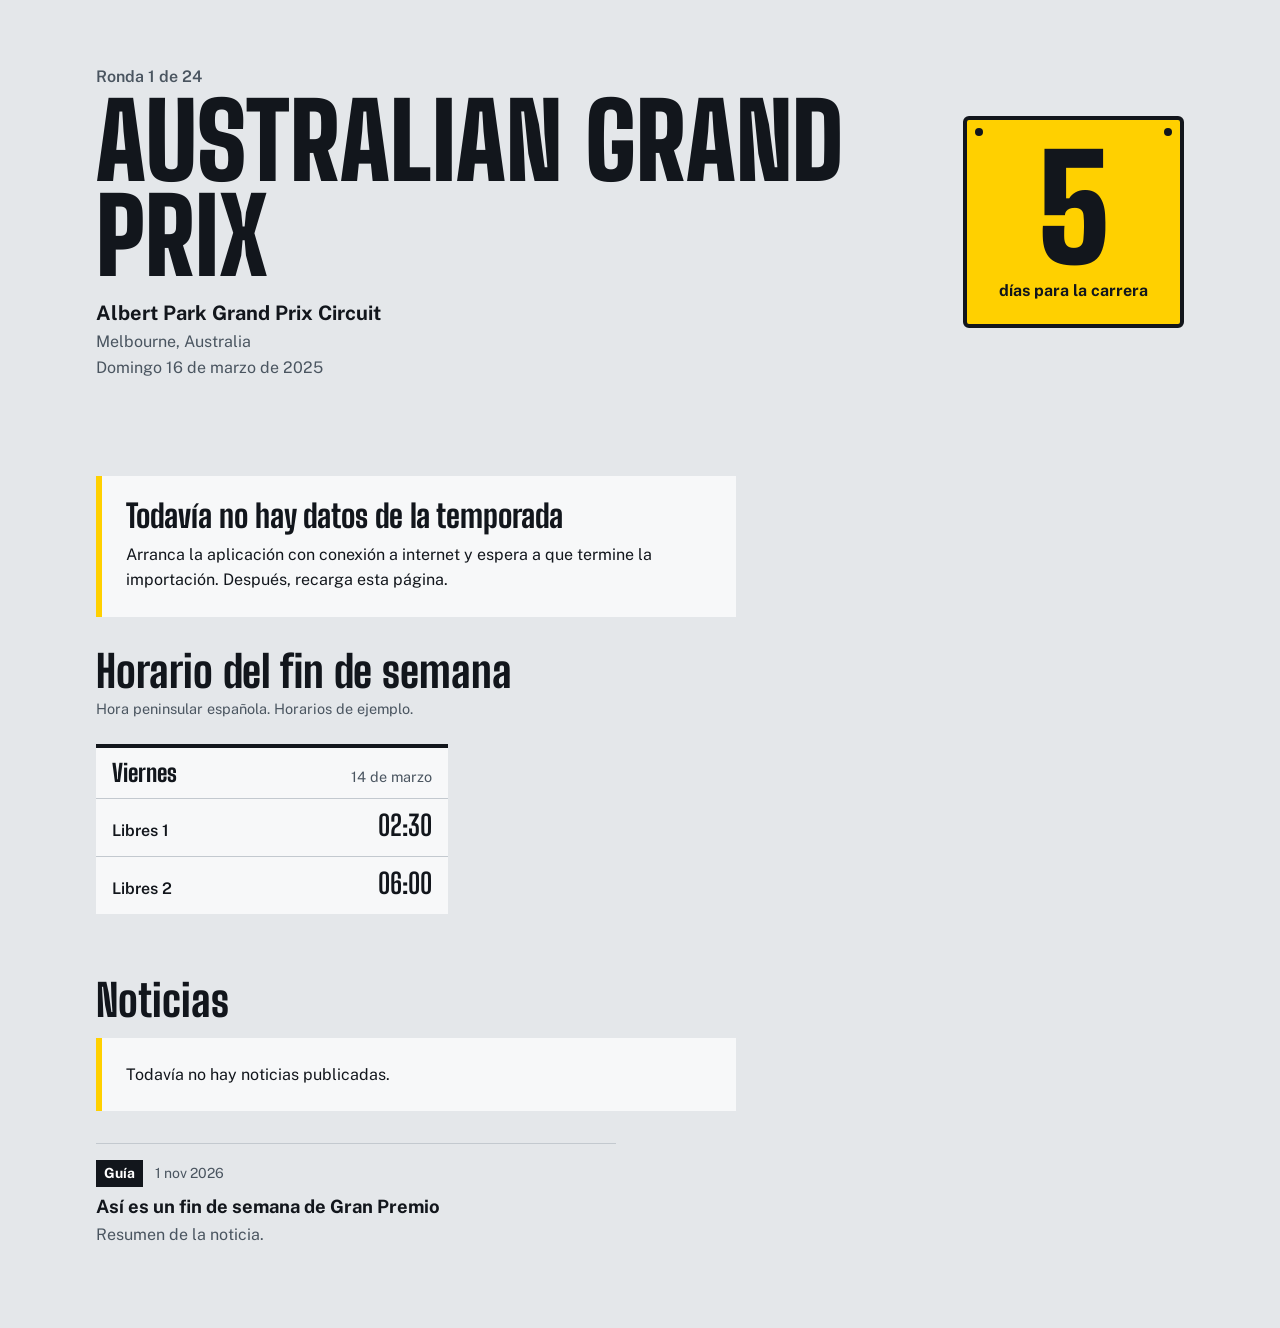
==== src/main/resources/templates/index.html @ 197a1e93 "feat: plantillas de la portada" ====
<!DOCTYPE html>
<html lang="es" xmlns:th="http://www.thymeleaf.org">
<head>
    <meta charset="UTF-8">
    <meta name="viewport" content="width=device-width, initial-scale=1">
    <title>Paddock · Fórmula 1</title>
    <link rel="preconnect" href="https://fonts.googleapis.com">
    <link rel="preconnect" href="https://fonts.gstatic.com" crossorigin>
    <link rel="stylesheet"
          href="https://fonts.googleapis.com/css2?family=Big+Shoulders+Display:wght@700;800;900&family=Public+Sans:wght@400;600;700&display=swap">
    <link rel="stylesheet" th:href="@{/css/estilos.css}" href="../static/css/estilos.css">
</head>
<body>

<div th:replace="~{fragmentos :: cabecera('inicio')}"></div>

<main class="contenedor">

    <!-- Próxima carrera -->
    <section class="hero" th:if="${fin != null}">
        <div class="hero__texto">
            <p class="hero__ronda">Ronda <span th:text="${fin.ronda()}">1</span> de <span th:text="${fin.totalRondas()}">24</span></p>
            <h1 class="hero__titulo" th:text="${fin.nombreCarrera()}">Australian Grand Prix</h1>
            <p class="hero__circuito" th:text="${fin.circuito()}">Albert Park Grand Prix Circuit</p>
            <p class="hero__lugar" th:text="|${fin.localidad()}, ${fin.pais()}|">Melbourne, Australia</p>
            <p class="hero__fecha" th:text="${fin.fecha()}">Domingo 16 de marzo de 2025</p>
        </div>
        <div class="placa">
            <span class="placa__numero" th:text="${fin.diasRestantes()}">5</span>
            <span class="placa__texto">días para la carrera</span>
        </div>
    </section>

    <!-- Aviso si no hay datos todavía -->
    <section class="vacio" th:if="${fin == null}">
        <h1 class="vacio__titulo">Todavía no hay datos de la temporada</h1>
        <p>Arranca la aplicación con conexión a internet y espera a que termine la importación. Después, recarga esta página.</p>
    </section>

    <!-- Horario del fin de semana -->
    <section class="horario" th:if="${fin != null}" aria-labelledby="titulo-horario">
        <h2 class="seccion__titulo" id="titulo-horario">Horario del fin de semana</h2>
        <p class="seccion__nota">Hora peninsular española. Horarios de ejemplo.</p>
        <div class="horario__jornadas">
            <article class="jornada" th:each="j : ${fin.jornadas()}">
                <h3 class="jornada__dia">
                    <span th:text="${j.dia()}">Viernes</span>
                    <span class="jornada__fecha" th:text="${j.fecha()}">14 de marzo</span>
                </h3>
                <ul class="jornada__sesiones">
                    <li class="sesion" th:each="s : ${j.sesiones()}"
                        th:classappend="${s.carrera()} ? 'sesion--carrera'">
                        <span class="sesion__nombre" th:text="${s.nombre()}">Libres 1</span>
                        <span class="sesion__hora" th:text="${s.hora()}">02:30</span>
                    </li>
                    <!-- Filas de ejemplo para ver la maqueta sin ejecutar la aplicación -->
                    <li class="sesion" th:remove="all">
                        <span class="sesion__nombre">Libres 2</span>
                        <span class="sesion__hora">06:00</span>
                    </li>
                </ul>
            </article>
        </div>
    </section>

    <!-- Noticias -->
    <section class="noticias" aria-labelledby="titulo-noticias">
        <h2 class="seccion__titulo" id="titulo-noticias">Noticias</h2>
        <p class="vacio vacio--noticias" th:if="${noticias.isEmpty()}">Todavía no hay noticias publicadas.</p>
        <div class="noticias__lista" th:unless="${noticias.isEmpty()}">
            <article class="noticia" th:each="n, estado : ${noticias}"
                     th:classappend="${estado.first} ? 'noticia--principal'">
                <p class="noticia__meta">
                    <span class="noticia__categoria" th:text="${n.categoria}">Guía</span>
                    <span class="noticia__fecha" th:text="${n.fechaTexto}">1 nov 2026</span>
                </p>
                <h3 class="noticia__titulo" th:text="${n.titulo}">Así es un fin de semana de Gran Premio</h3>
                <p class="noticia__resumen" th:text="${n.resumen}">Resumen de la noticia.</p>
            </article>
        </div>
    </section>

</main>

<div th:replace="~{fragmentos :: pie}"></div>

</body>
</html>
---- src/main/resources/static/css/estilos.css ----
/* ==========================================================================
   Paddock · hoja de estilos
   Idea: un panel de boxes. Fondo de asfalto claro, tinta oscura y dos colores
   de señalización: el amarillo de la placa de boxes y el rojo de la carrera.
   ========================================================================== */

:root {
    --asfalto: #E4E7EA;
    --panel: #F7F8F9;
    --tinta: #12161C;
    --pizarra: #4A5560;
    --linea: #C3C9CF;
    --amarillo: #FFD000;
    --rojo: #D91F32;
    --blanco: #FFFFFF;

    --fuente-titulo: "Big Shoulders Display", "Bahnschrift", "Arial Narrow", sans-serif;
    --fuente-texto: "Public Sans", system-ui, "Segoe UI", sans-serif;

    --ancho: 72rem;
    --margen: clamp(1rem, 4vw, 2rem);
}

*,
*::before,
*::after {
    box-sizing: border-box;
}

body {
    display: flex;
    flex-direction: column;
    min-height: 100vh;
    margin: 0;
    background: var(--asfalto);
    color: var(--tinta);
    font-family: var(--fuente-texto);
    font-size: 1rem;
    line-height: 1.6;
}

h1, h2, h3, p, ul {
    margin: 0;
}

ul {
    padding: 0;
    list-style: none;
}

a {
    color: inherit;
}

:focus-visible {
    outline: 3px solid var(--rojo);
    outline-offset: 3px;
}

.contenedor {
    flex: 1;
    width: 100%;
    max-width: var(--ancho);
    margin: 0 auto;
    padding: 0 var(--margen);
}

/* --------------------------------------------------------------------------
   Cabecera: franja de piano (bordillo) rojo y blanco como único adorno
   -------------------------------------------------------------------------- */

.cabecera {
    position: relative;
    background: var(--tinta);
    color: var(--blanco);
}

.cabecera::after {
    content: "";
    display: block;
    height: 0.5rem;
    background: repeating-linear-gradient(
        90deg,
        var(--rojo) 0 1.5rem,
        var(--blanco) 1.5rem 3rem
    );
}

.cabecera__interior {
    display: flex;
    flex-wrap: wrap;
    align-items: center;
    justify-content: space-between;
    gap: 0.5rem 2rem;
    max-width: var(--ancho);
    margin: 0 auto;
    padding: 0.75rem var(--margen);
}

.cabecera :focus-visible {
    outline-color: var(--amarillo);
}

.marca {
    font-family: var(--fuente-titulo);
    font-size: 2rem;
    font-weight: 900;
    letter-spacing: 0.06em;
    text-decoration: none;
    text-transform: uppercase;
    line-height: 1;
}

.menu {
    display: flex;
    flex-wrap: wrap;
    gap: 0.25rem 1.5rem;
}

.menu__enlace {
    padding: 0.25rem 0;
    border-bottom: 3px solid transparent;
    font-weight: 600;
    text-decoration: none;
}

a.menu__enlace:hover {
    border-bottom-color: var(--blanco);
}

.menu__enlace--activo {
    border-bottom-color: var(--amarillo);
}

.menu__enlace--pronto {
    color: #9AA4AE;
    cursor: default;
}

/* --------------------------------------------------------------------------
   Próxima carrera
   -------------------------------------------------------------------------- */

.hero {
    display: grid;
    gap: 2rem;
    padding: clamp(2rem, 6vw, 4rem) 0;
    align-items: center;
}

.hero__ronda {
    color: var(--pizarra);
    font-weight: 600;
}

.hero__titulo {
    margin: 0.25rem 0 0.75rem;
    font-family: var(--fuente-titulo);
    font-size: clamp(3rem, 9vw, 6.5rem);
    font-weight: 900;
    line-height: 0.92;
    text-transform: uppercase;
    overflow-wrap: anywhere;
}

.hero__circuito {
    font-size: 1.25rem;
    font-weight: 700;
}

.hero__lugar,
.hero__fecha {
    color: var(--pizarra);
}

/* La placa de boxes: el elemento que se recuerda de la portada */
.placa {
    position: relative;
    display: flex;
    flex-direction: column;
    align-items: center;
    justify-self: start;
    min-width: 12rem;
    padding: 1.75rem 2rem 1.25rem;
    background: var(--amarillo);
    border: 4px solid var(--tinta);
    border-radius: 0.375rem;
    color: var(--tinta);
    text-align: center;
}

.placa::before,
.placa::after {
    content: "";
    position: absolute;
    top: 0.5rem;
    width: 0.5rem;
    height: 0.5rem;
    border-radius: 50%;
    background: var(--tinta);
}

.placa::before {
    left: 0.5rem;
}

.placa::after {
    right: 0.5rem;
}

.placa__numero {
    font-family: var(--fuente-titulo);
    font-size: clamp(5.5rem, 16vw, 9rem);
    font-weight: 900;
    line-height: 0.85;
    font-variant-numeric: tabular-nums;
}

.placa__texto {
    margin-top: 0.5rem;
    font-weight: 700;
}

@media (min-width: 48rem) {
    .hero {
        grid-template-columns: 1fr auto;
        gap: 3rem;
    }

    .placa {
        justify-self: end;
    }
}

/* --------------------------------------------------------------------------
   Títulos de sección
   -------------------------------------------------------------------------- */

.seccion__titulo {
    font-family: var(--fuente-titulo);
    font-size: clamp(2rem, 5vw, 2.75rem);
    font-weight: 800;
    line-height: 1;
}

.seccion__nota {
    margin-top: 0.25rem;
    color: var(--pizarra);
    font-size: 0.9rem;
}

/* --------------------------------------------------------------------------
   Horario: tres columnas, una por día, como un fin de semana real
   -------------------------------------------------------------------------- */

.horario {
    padding-bottom: clamp(2.5rem, 6vw, 4rem);
}

.horario__jornadas {
    display: grid;
    gap: 1rem;
    margin-top: 1.5rem;
}

.jornada {
    background: var(--panel);
    border-top: 4px solid var(--tinta);
}

.jornada__dia {
    display: flex;
    flex-wrap: wrap;
    align-items: baseline;
    justify-content: space-between;
    gap: 0.25rem 1rem;
    padding: 0.75rem 1rem;
    font-family: var(--fuente-titulo);
    font-size: 1.5rem;
    font-weight: 800;
    line-height: 1.1;
}

.jornada__fecha {
    color: var(--pizarra);
    font-family: var(--fuente-texto);
    font-size: 0.9rem;
    font-weight: 400;
}

.sesion {
    display: flex;
    align-items: baseline;
    justify-content: space-between;
    gap: 1rem;
    padding: 0.75rem 1rem;
    border-top: 1px solid var(--linea);
}

.sesion__nombre {
    font-weight: 600;
}

.sesion__hora {
    font-family: var(--fuente-titulo);
    font-size: 1.75rem;
    font-weight: 700;
    line-height: 1;
    font-variant-numeric: tabular-nums;
}

.sesion--carrera {
    background: var(--rojo);
    border-top-color: var(--rojo);
    color: var(--blanco);
}

.sesion--carrera .sesion__nombre {
    font-weight: 700;
}

@media (min-width: 40rem) {
    .horario__jornadas {
        grid-template-columns: repeat(3, 1fr);
        align-items: start;
    }
}

/* --------------------------------------------------------------------------
   Noticias: una principal grande y el resto en lista
   -------------------------------------------------------------------------- */

.noticias {
    padding-bottom: clamp(3rem, 7vw, 5rem);
}

.noticias__lista {
    display: grid;
    gap: 1.5rem;
    margin-top: 1.5rem;
}

.noticia__meta {
    display: flex;
    flex-wrap: wrap;
    align-items: center;
    gap: 0.5rem 0.75rem;
    font-size: 0.875rem;
}

.noticia__categoria {
    padding: 0.125rem 0.5rem;
    background: var(--tinta);
    color: var(--blanco);
    font-weight: 700;
}

.noticia__fecha {
    color: var(--pizarra);
}

.noticia__titulo {
    margin: 0.5rem 0 0.25rem;
    font-size: 1.15rem;
    font-weight: 700;
    line-height: 1.3;
}

.noticia__resumen {
    max-width: 60ch;
    color: var(--pizarra);
}

.noticia:not(.noticia--principal) {
    padding-top: 1rem;
    border-top: 1px solid var(--linea);
}

.noticia--principal {
    padding: clamp(1.25rem, 4vw, 2rem);
    background: var(--tinta);
    color: var(--blanco);
}

.noticia--principal .noticia__categoria {
    background: var(--amarillo);
    color: var(--tinta);
}

.noticia--principal .noticia__fecha,
.noticia--principal .noticia__resumen {
    color: #C9D0D6;
}

.noticia--principal .noticia__titulo {
    margin: 0.75rem 0 0.5rem;
    font-family: var(--fuente-titulo);
    font-size: clamp(2.25rem, 6vw, 3.5rem);
    font-weight: 800;
    line-height: 0.98;
}

@media (min-width: 56rem) {
    /* La principal ocupa todo el ancho; las demás, en dos columnas debajo */
    .noticias__lista {
        grid-template-columns: 1fr 1fr;
        column-gap: 3rem;
        row-gap: 2rem;
        align-items: start;
    }

    .noticia--principal {
        grid-column: 1 / -1;
        display: grid;
        grid-template-columns: 1.2fr 1fr;
        column-gap: 3rem;
        align-items: end;
    }

    .noticia--principal .noticia__meta {
        grid-column: 1 / -1;
    }

    .noticia--principal .noticia__resumen {
        font-size: 1.05rem;
    }
}

/* --------------------------------------------------------------------------
   Aviso cuando faltan datos
   -------------------------------------------------------------------------- */

.vacio {
    margin: 2rem 0;
    padding: 1.5rem;
    background: var(--panel);
    border-left: 6px solid var(--amarillo);
    max-width: 40rem;
}

.vacio__titulo {
    margin-bottom: 0.5rem;
    font-family: var(--fuente-titulo);
    font-size: 2rem;
    font-weight: 800;
    line-height: 1.05;
}

.vacio--noticias {
    margin-top: 1rem;
}

/* --------------------------------------------------------------------------
   Pie
   -------------------------------------------------------------------------- */

.pie {
    background: var(--tinta);
    color: #C9D0D6;
    font-size: 0.875rem;
}

.pie__interior {
    max-width: var(--ancho);
    margin: 0 auto;
    padding: 1.5rem var(--margen);
}

.pie p + p {
    margin-top: 0.25rem;
}
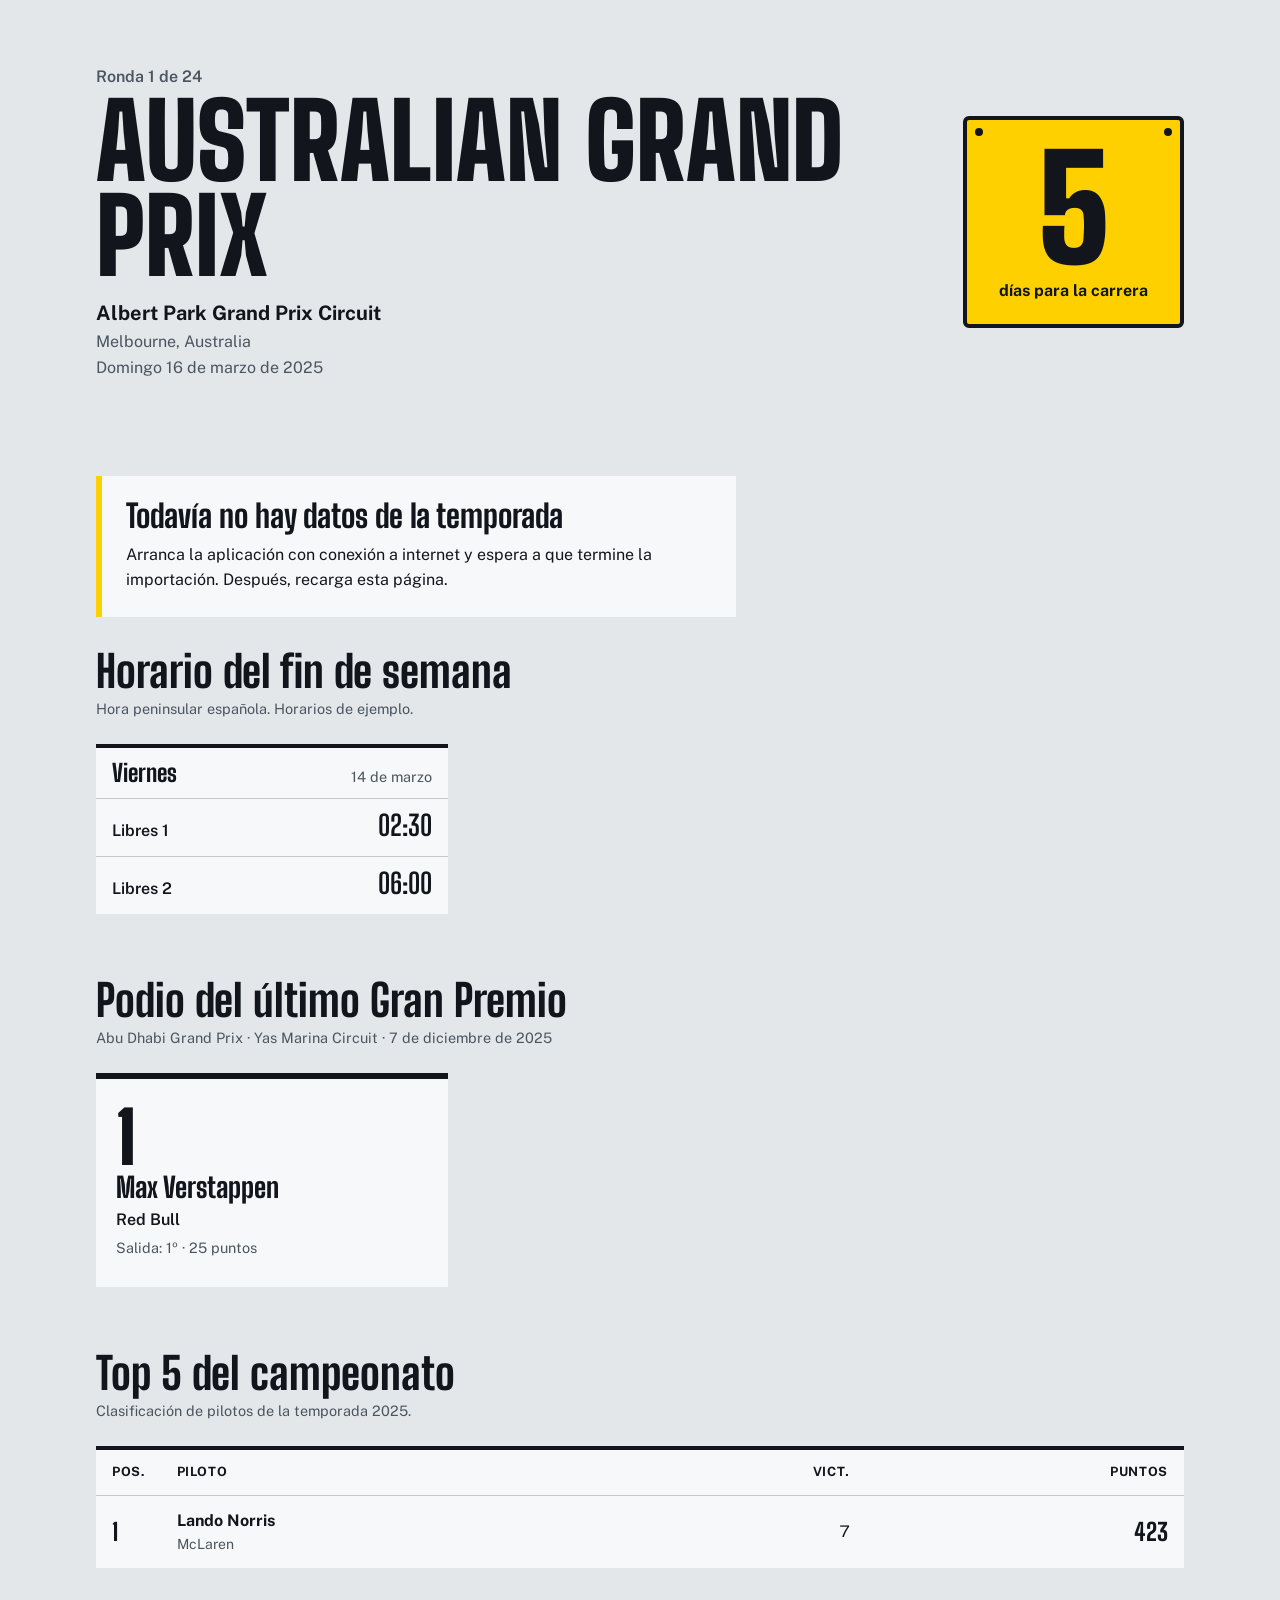
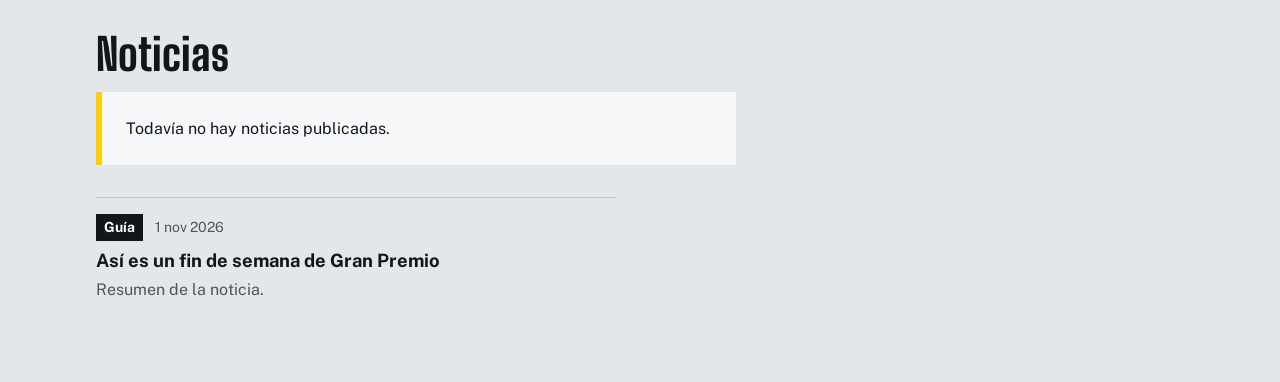
==== commit 44641418: "feat: secciones de podio y top 5 en la portada" ====
--- a/src/main/resources/templates/index.html
+++ b/src/main/resources/templates/index.html
@@ -63,6 +63,52 @@
         </div>
     </section>
 
+    <!-- Podio del último Gran Premio -->
+    <section class="podio" th:if="${podio != null}" aria-labelledby="titulo-podio">
+        <h2 class="seccion__titulo" id="titulo-podio">Podio del último Gran Premio</h2>
+        <p class="seccion__nota">
+            <span th:text="${podio.carrera()}">Abu Dhabi Grand Prix</span> ·
+            <span th:text="${podio.circuito()}">Yas Marina Circuit</span> ·
+            <span th:text="${podio.fecha()}">7 de diciembre de 2025</span>
+        </p>
+        <ol class="podio__lista">
+            <li class="podio__puesto" th:each="p : ${podio.puestos()}" th:style="|--equipo:${p.color()}|">
+                <span class="podio__pos" th:text="${p.posicion()}">1</span>
+                <span class="podio__piloto" th:text="${p.piloto()}">Max Verstappen</span>
+                <span class="podio__equipo" th:text="${p.escuderia()}">Red Bull</span>
+                <span class="podio__datos" th:text="|Salida: ${p.salida()} · ${p.puntos()} puntos|">Salida: 1º · 25 puntos</span>
+            </li>
+        </ol>
+    </section>
+
+    <!-- Los cinco primeros del campeonato -->
+    <section class="top5" th:if="${!top5.isEmpty()}" aria-labelledby="titulo-top5">
+        <h2 class="seccion__titulo" id="titulo-top5">Top 5 del campeonato</h2>
+        <p class="seccion__nota">Clasificación de pilotos de la temporada <span th:text="${temporada}">2025</span>.</p>
+        <table class="tabla">
+            <caption class="solo-lectores">Los cinco primeros pilotos del campeonato</caption>
+            <thead>
+            <tr>
+                <th scope="col">Pos.</th>
+                <th scope="col">Piloto</th>
+                <th scope="col" class="tabla__num"><abbr title="Victorias">Vict.</abbr></th>
+                <th scope="col" class="tabla__num">Puntos</th>
+            </tr>
+            </thead>
+            <tbody>
+            <tr th:each="f : ${top5}" th:style="|--equipo:${f.color()}|">
+                <td class="tabla__pos" th:text="${f.posicion()}">1</td>
+                <td>
+                    <span class="tabla__principal" th:text="${f.nombre()}">Lando Norris</span>
+                    <span class="tabla__secundario" th:text="${f.escuderia()}">McLaren</span>
+                </td>
+                <td class="tabla__num" th:text="${f.victorias()}">7</td>
+                <td class="tabla__num tabla__destacado" th:text="${f.puntosTexto()}">423</td>
+            </tr>
+            </tbody>
+        </table>
+    </section>
+
     <!-- Noticias -->
     <section class="noticias" aria-labelledby="titulo-noticias">
         <h2 class="seccion__titulo" id="titulo-noticias">Noticias</h2>
--- a/src/main/resources/static/css/estilos.css
+++ b/src/main/resources/static/css/estilos.css
@@ -327,6 +327,170 @@
 }
 
 /* --------------------------------------------------------------------------
+   Podio: tres puestos con el color de la escudería como único distintivo
+   -------------------------------------------------------------------------- */
+
+.podio {
+    padding-bottom: clamp(2.5rem, 6vw, 4rem);
+}
+
+.podio__lista {
+    display: grid;
+    gap: 1rem;
+    margin: 1.5rem 0 0;
+    padding: 0;
+    list-style: none;
+}
+
+.podio__puesto {
+    display: grid;
+    grid-template-columns: auto 1fr;
+    column-gap: 1rem;
+    align-items: center;
+    padding: 1rem 1.25rem;
+    background: var(--panel);
+    border-top: 6px solid var(--equipo, var(--tinta));
+}
+
+.podio__pos {
+    grid-row: 1 / span 3;
+    font-family: var(--fuente-titulo);
+    font-size: 4.5rem;
+    font-weight: 900;
+    line-height: 0.85;
+}
+
+.podio__piloto {
+    font-family: var(--fuente-titulo);
+    font-size: 1.75rem;
+    font-weight: 800;
+    line-height: 1.1;
+}
+
+.podio__equipo {
+    font-weight: 600;
+}
+
+.podio__datos {
+    color: var(--pizarra);
+    font-size: 0.9rem;
+}
+
+@media (min-width: 40rem) {
+    .podio__lista {
+        grid-template-columns: repeat(3, 1fr);
+        align-items: end;
+    }
+
+    .podio__puesto {
+        grid-template-columns: 1fr;
+        row-gap: 0.25rem;
+    }
+
+    .podio__pos {
+        grid-row: auto;
+    }
+
+    /* El ganador, un poco más alto que los demás */
+    .podio__puesto:first-child {
+        padding-block: 1.75rem;
+    }
+}
+
+/* --------------------------------------------------------------------------
+   Tablas (clasificaciones, resultados)
+   -------------------------------------------------------------------------- */
+
+.top5 {
+    padding-bottom: clamp(2.5rem, 6vw, 4rem);
+}
+
+.tabla {
+    width: 100%;
+    margin-top: 1.5rem;
+    border-collapse: collapse;
+    background: var(--panel);
+}
+
+.tabla th,
+.tabla td {
+    padding: 0.75rem 1rem;
+    border-top: 1px solid var(--linea);
+    text-align: left;
+    vertical-align: middle;
+}
+
+.tabla thead th {
+    border-top: 4px solid var(--tinta);
+    font-size: 0.8rem;
+    font-weight: 700;
+    letter-spacing: 0.05em;
+    text-transform: uppercase;
+}
+
+.tabla abbr {
+    text-decoration: none;
+}
+
+@media (max-width: 39.99rem) {
+    .tabla th,
+    .tabla td {
+        padding: 0.625rem 0.5rem;
+    }
+
+    .tabla thead th {
+        letter-spacing: 0;
+    }
+
+    .tabla__pos {
+        width: 2.75rem;
+    }
+}
+
+.tabla__num {
+    text-align: right !important;
+    font-variant-numeric: tabular-nums;
+}
+
+.tabla__pos {
+    width: 3.5rem;
+    box-shadow: inset 6px 0 0 var(--equipo, transparent);
+    font-family: var(--fuente-titulo);
+    font-size: 1.5rem;
+    font-weight: 800;
+}
+
+.tabla__principal {
+    display: block;
+    font-weight: 700;
+}
+
+.tabla__secundario {
+    display: block;
+    color: var(--pizarra);
+    font-size: 0.875rem;
+}
+
+.tabla__destacado {
+    font-family: var(--fuente-titulo);
+    font-size: 1.5rem;
+    font-weight: 800;
+}
+
+/* Texto solo para lectores de pantalla */
+.solo-lectores {
+    position: absolute;
+    width: 1px;
+    height: 1px;
+    margin: -1px;
+    padding: 0;
+    overflow: hidden;
+    clip: rect(0 0 0 0);
+    white-space: nowrap;
+    border: 0;
+}
+
+/* --------------------------------------------------------------------------
    Noticias: una principal grande y el resto en lista
    -------------------------------------------------------------------------- */
 
